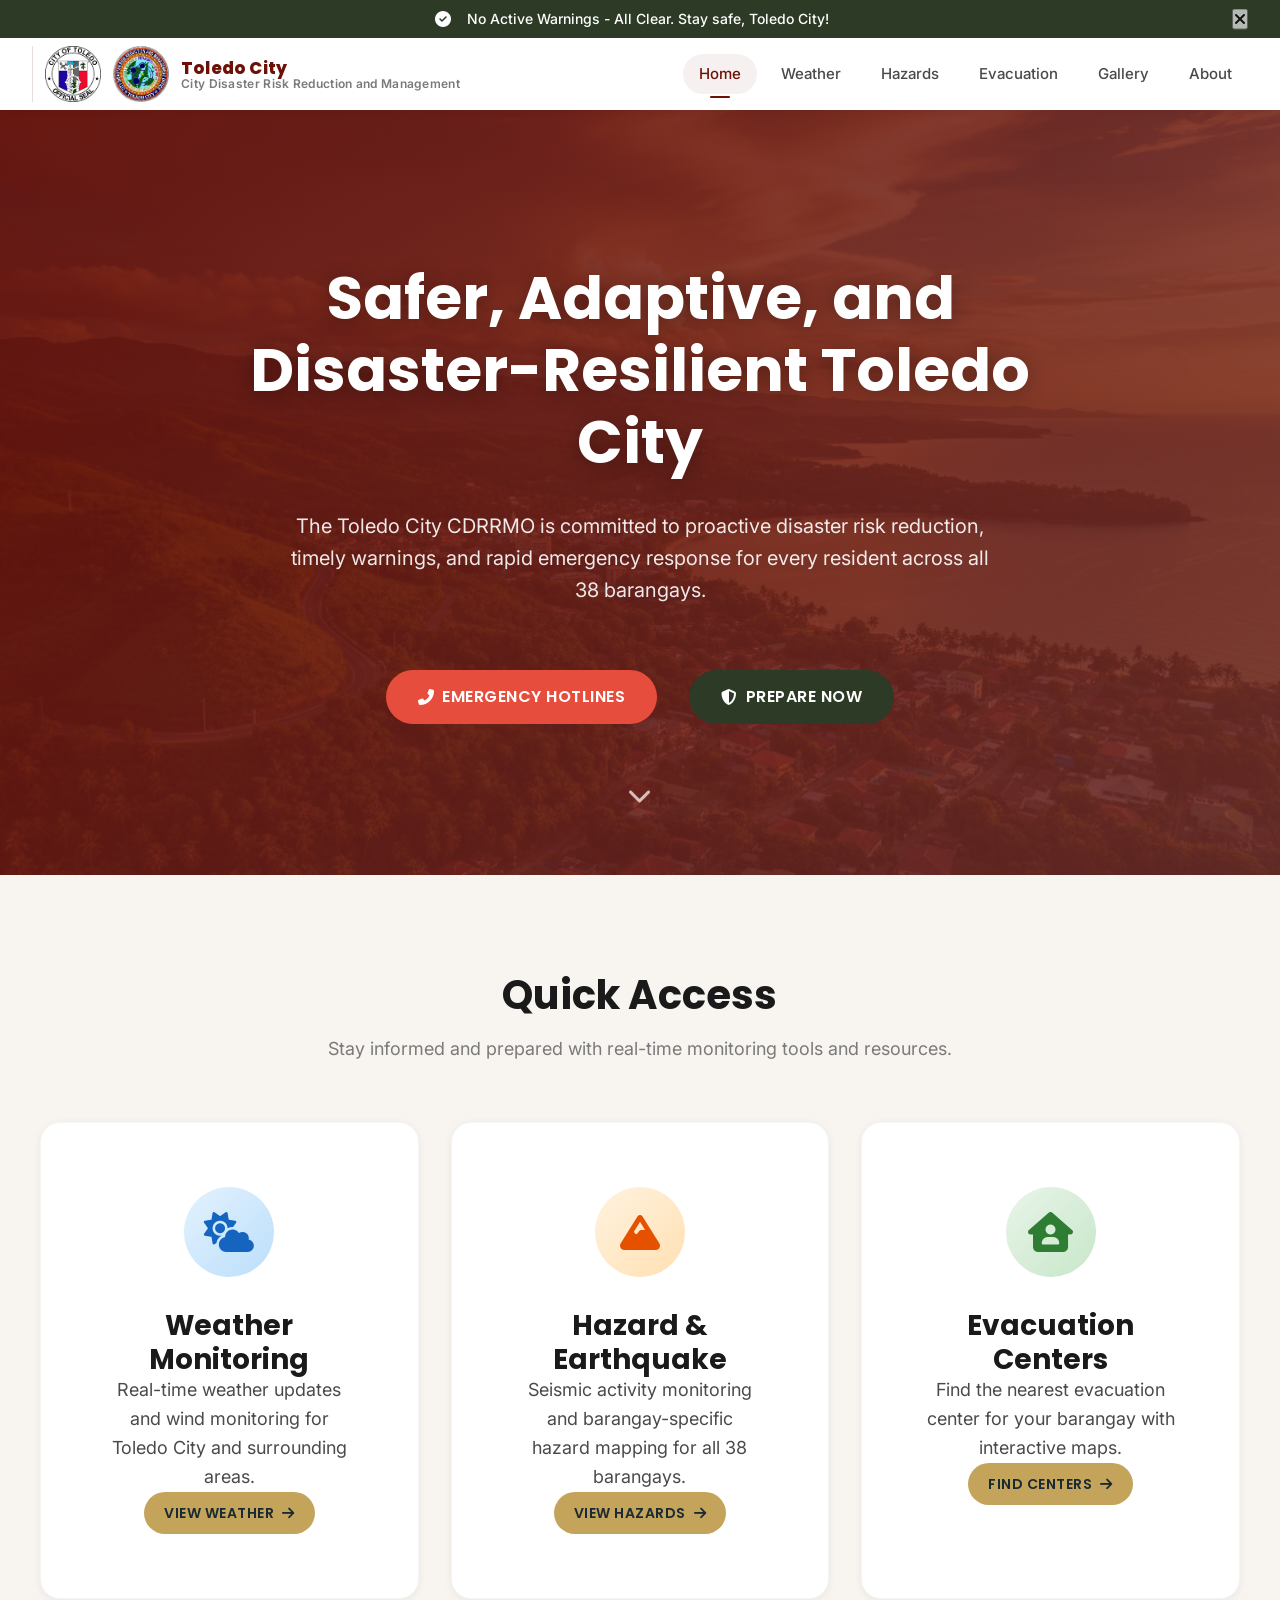
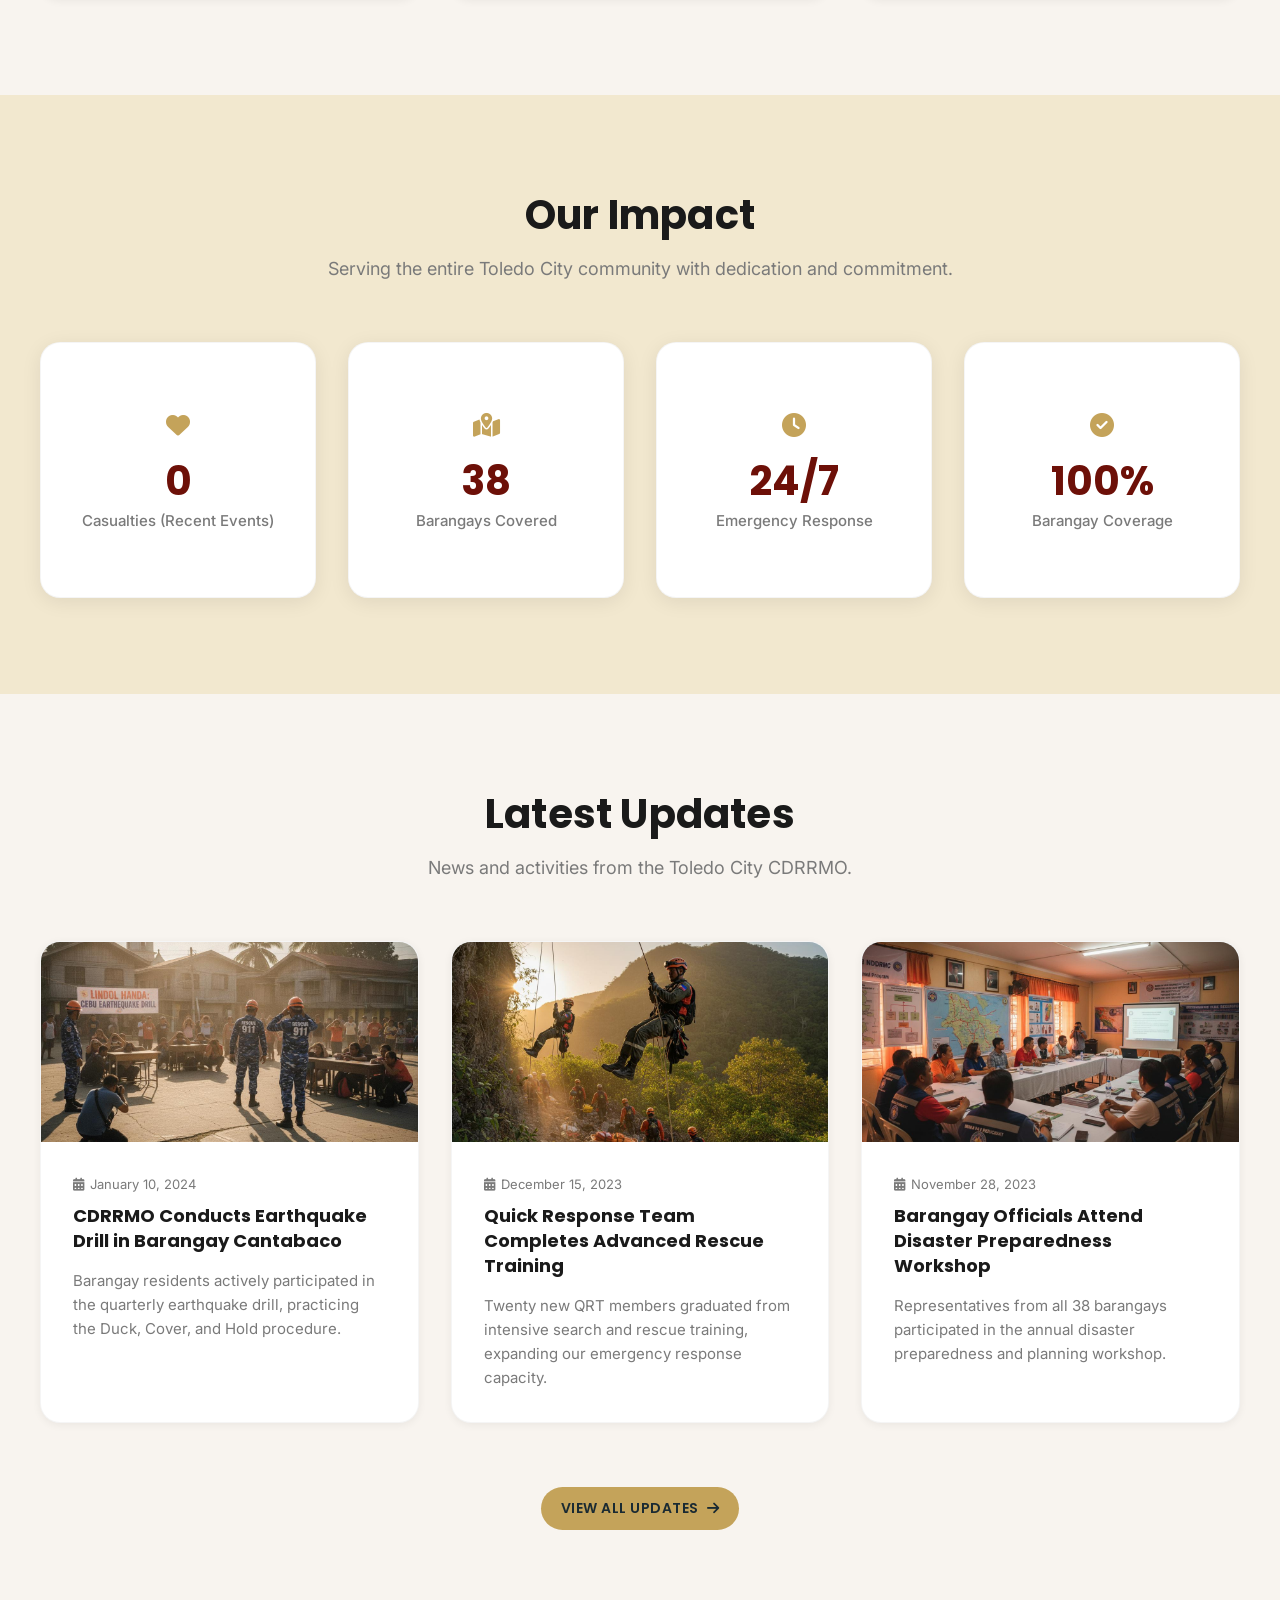
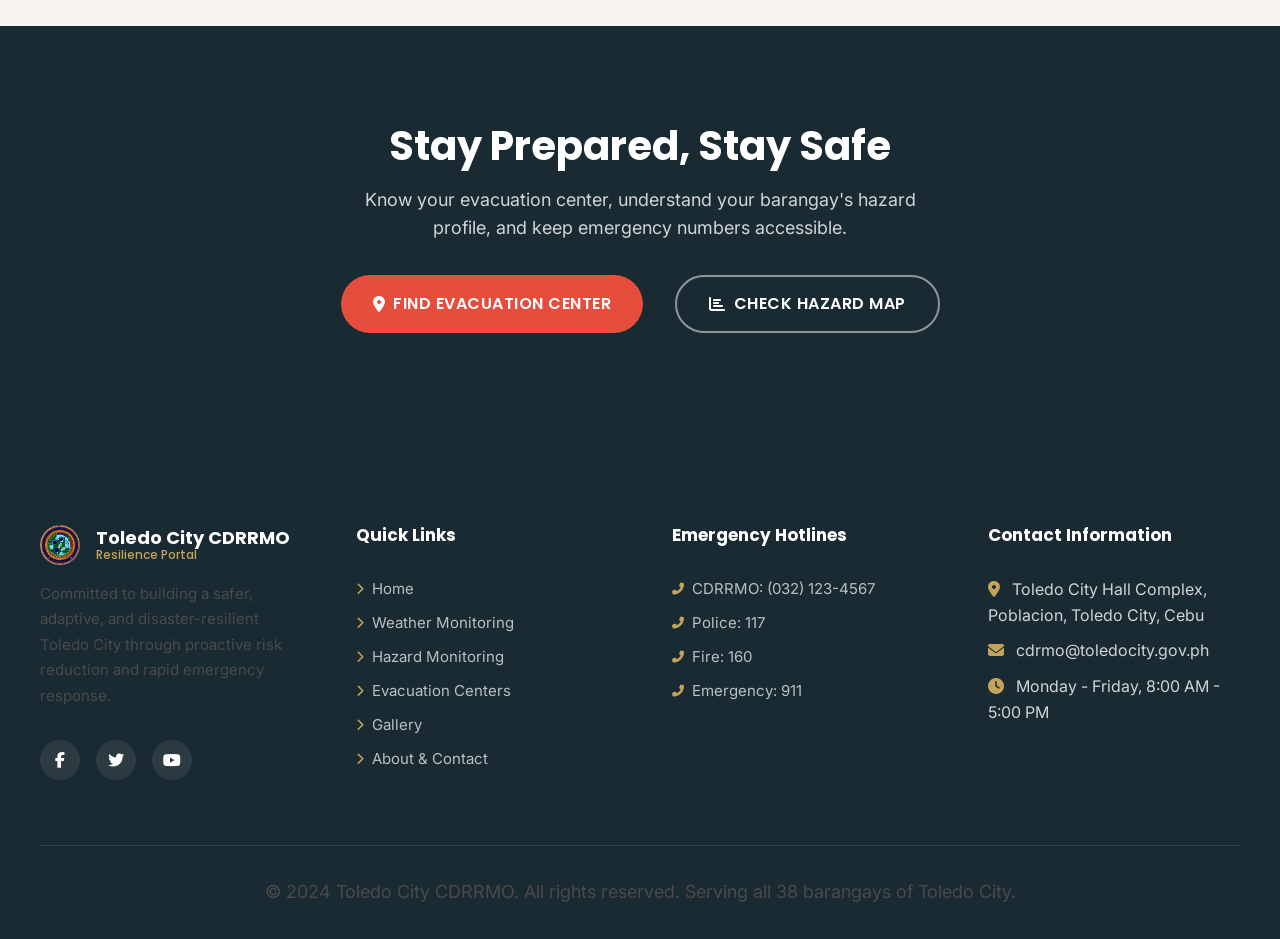
==== index.html @ 841c885f "Update CDRRMO resilience portal" ====
<!DOCTYPE html>
<html lang="en">
<head>
  <meta charset="UTF-8">
  <meta name="viewport" content="width=device-width, initial-scale=1.0">
  <title>Toledo City CDRRMO - Resilience Portal</title>
  <link rel="icon" type="image/png" href="assets/images/logocdrrmo.png">
  <meta name="description" content="Toledo City Disaster Risk Reduction and Management Office - Building a safer, adaptive, and disaster-resilient Toledo City for all 38 barangays.">

  <!-- Google Fonts -->
  <link rel="preconnect" href="https://fonts.googleapis.com">
  <link rel="preconnect" href="https://fonts.gstatic.com" crossorigin>
  <link href="https://fonts.googleapis.com/css2?family=Inter:wght@400;500;600;700&family=Poppins:wght@400;600;700&display=swap" rel="stylesheet">

  <!-- Font Awesome -->
  <link rel="stylesheet" href="https://cdnjs.cloudflare.com/ajax/libs/font-awesome/6.4.0/css/all.min.css">

  <!-- Styles -->
  <link rel="stylesheet" href="css/style.css">
  <link rel="stylesheet" href="css/style2.css">
  <link rel="stylesheet" href="css/header-brand.css">
</head>
<body data-page="home">

  <!-- ==========================================
       ALERT BAR
       ========================================== -->
  <div class="alert-bar" id="alert-bar">
    <i class="fas fa-check-circle"></i>
    <span class="alert-message">No Active Warnings - All Clear. Stay safe, Toledo City!</span>
    <span class="alert-time" data-timestamp="live"></span>
    <div class="alert-expand">
      Monitor weather conditions regularly. In case of emergency, contact CDRRMO Hotline at (032) 123-4567 or dial 117.
    </div>
    <button class="alert-close" aria-label="Close alert"><i class="fas fa-times"></i></button>
  </div>

  <!-- ==========================================
       HEADER
       ========================================== -->
  <header class="header">
    <div class="header-container">
      <div class="header-left">
        <div class="header-brand" aria-label="Toledo City CDRRMO brand">
          <div class="header-brand__right" aria-hidden="true">
            <div class="header-brand__logo" style="width: 56px; height: 56px; border-radius: 16px;">
              <img src="assets/images/toledo.png" alt="Toledo City">
            </div>
          </div>
          <div class="header-brand__logo" aria-hidden="true">
            <img src="assets/images/logocdrrmo.png" alt="CDRRMO">
          </div>
          <div class="header-brand__title">
            <div class="top">Toledo City</div>
            <div class="bottom">City Disaster Risk Reduction and Management</div>
          </div>
        </div>
      </div>

      <nav class="nav-menu">
        <a href="index.html" class="nav-link active">Home</a>
        <a href="weather.html" class="nav-link">Weather</a>
        <a href="hazards.html" class="nav-link">Hazards</a>
        <a href="evacuation.html" class="nav-link">Evacuation</a>
        <a href="gallery.html" class="nav-link">Gallery</a>
        <a href="about.html" class="nav-link">About</a>
      </nav>

      <button class="menu-toggle" aria-label="Toggle menu">
        <span></span>
        <span></span>
        <span></span>
      </button>
    </div>
  </header>

  <!-- ==========================================
       HERO SECTION
       ========================================== -->
  <section class="hero">
    <div class="hero-bg" style="background-image: url('assets/images/hero-bg.jpg');"></div>
    <div class="hero-overlay"></div>
    <div class="hero-content">
      <h1>Safer, Adaptive, and Disaster-Resilient Toledo City</h1>
      <p>The Toledo City CDRRMO is committed to proactive disaster risk reduction, timely warnings, and rapid emergency response for every resident across all 38 barangays.</p>
      <div class="hero-buttons">
        <a href="about.html#hotlines" class="btn btn-primary">
          <i class="fas fa-phone-alt"></i> Emergency Hotlines
        </a>
        <a href="evacuation.html" class="btn btn-secondary">
          <i class="fas fa-shield-alt"></i> Prepare Now
        </a>
      </div>
    </div>
    <div class="scroll-indicator">
      <i class="fas fa-chevron-down"></i>
    </div>
  </section>

  <!-- ==========================================
       QUICK ACCESS CARDS
       ========================================== -->
  <section class="section">
    <div class="container">
      <div class="section-header" data-animate="fade-in-up">
        <h2>Quick Access</h2>
        <p>Stay informed and prepared with real-time monitoring tools and resources.</p>
      </div>

      <div class="card-grid" style="grid-template-columns: repeat(auto-fit, minmax(300px, 1fr));">
        <div class="quick-card quick-card--weather" data-animate="fade-in-up">
          <div class="card-icon">
            <i class="fas fa-cloud-sun"></i>
          </div>
          <h3>Weather Monitoring</h3>
          <p>Real-time weather updates and wind monitoring for Toledo City and surrounding areas.</p>
          <a href="weather.html" class="btn btn-gold btn-small quick-link">View Weather <i class="fas fa-arrow-right"></i></a>
        </div>

        <div class="quick-card quick-card--hazards" data-animate="fade-in-up">
          <div class="card-icon">
            <i class="fas fa-mountain"></i>
          </div>
          <h3>Hazard & Earthquake</h3>
          <p>Seismic activity monitoring and barangay-specific hazard mapping for all 38 barangays.</p>
          <a href="hazards.html" class="btn btn-gold btn-small quick-link">View Hazards <i class="fas fa-arrow-right"></i></a>
        </div>

        <div class="quick-card quick-card--evac" data-animate="fade-in-up">
          <div class="card-icon">
            <i class="fas fa-house-user"></i>
          </div>
          <h3>Evacuation Centers</h3>
          <p>Find the nearest evacuation center for your barangay with interactive maps.</p>
          <a href="evacuation.html" class="btn btn-gold btn-small quick-link">Find Centers <i class="fas fa-arrow-right"></i></a>
        </div>
      </div>
    </div>
  </section>

  <!-- ==========================================
       STATISTICS SECTION
       ========================================== -->
  <section class="section section-beige">
    <div class="container">
      <div class="section-header" data-animate="fade-in-up">
        <h2>Our Impact</h2>
        <p>Serving the entire Toledo City community with dedication and commitment.</p>
      </div>

      <div class="stats-grid">
        <div class="stat-card" data-animate="fade-in-up">
          <div class="stat-icon"><i class="fas fa-heart"></i></div>
          <div class="stat-number">0</div>
          <div class="stat-label">Casualties (Recent Events)</div>
        </div>

        <div class="stat-card" data-animate="fade-in-up">
          <div class="stat-icon"><i class="fas fa-map-marked-alt"></i></div>
          <div class="stat-number">38</div>
          <div class="stat-label">Barangays Covered</div>
        </div>

        <div class="stat-card" data-animate="fade-in-up">
          <div class="stat-icon"><i class="fas fa-clock"></i></div>
          <div class="stat-number">24/7</div>
          <div class="stat-label">Emergency Response</div>
        </div>

        <div class="stat-card" data-animate="fade-in-up">
          <div class="stat-icon"><i class="fas fa-check-circle"></i></div>
          <div class="stat-number">100%</div>
          <div class="stat-label">Barangay Coverage</div>
        </div>
      </div>
    </div>
  </section>

  <!-- ==========================================
       LATEST UPDATES / NEWS
       ========================================== -->
  <section class="section">
    <div class="container">
      <div class="section-header" data-animate="fade-in-up">
        <h2>Latest Updates</h2>
        <p>News and activities from the Toledo City CDRRMO.</p>
      </div>

      <div class="news-grid">
        <article class="news-card" data-animate="fade-in-up">
          <img src="assets/images/gallery/img1.jpg" alt="Earthquake Drill" class="news-image">
          <div class="news-content">
            <div class="news-date"><i class="fas fa-calendar-alt"></i> January 10, 2024</div>
            <h4>CDRRMO Conducts Earthquake Drill in Barangay Cantabaco</h4>
            <p>Barangay residents actively participated in the quarterly earthquake drill, practicing the Duck, Cover, and Hold procedure.</p>
          </div>
        </article>

        <article class="news-card" data-animate="fade-in-up">
          <img src="assets/images/gallery/img4.jpg" alt="QRT Training" class="news-image">
          <div class="news-content">
            <div class="news-date"><i class="fas fa-calendar-alt"></i> December 15, 2023</div>
            <h4>Quick Response Team Completes Advanced Rescue Training</h4>
            <p>Twenty new QRT members graduated from intensive search and rescue training, expanding our emergency response capacity.</p>
          </div>
        </article>

        <article class="news-card" data-animate="fade-in-up">
          <img src="assets/images/gallery/img6.jpg" alt="Disaster Preparedness" class="news-image">
          <div class="news-content">
            <div class="news-date"><i class="fas fa-calendar-alt"></i> November 28, 2023</div>
            <h4>Barangay Officials Attend Disaster Preparedness Workshop</h4>
            <p>Representatives from all 38 barangays participated in the annual disaster preparedness and planning workshop.</p>
          </div>
        </article>
      </div>

      <div class="text-center mt-4">
        <a href="gallery.html" class="btn btn-gold btn-small">View All Updates <i class="fas fa-arrow-right"></i></a>
      </div>
    </div>
  </section>

  <!-- ==========================================
       CALL TO ACTION
       ========================================== -->
  <section class="section section-navy">
    <div class="container text-center" data-animate="fade-in-up">
      <h2 class="text-white" style="margin-bottom: var(--space-sm);">Stay Prepared, Stay Safe</h2>
      <p style="max-width: 600px; margin: 0 auto var(--space-md);">Know your evacuation center, understand your barangay's hazard profile, and keep emergency numbers accessible.</p>
      <div style="display: flex; gap: var(--space-md); justify-content: center; flex-wrap: wrap;">
        <a href="evacuation.html" class="btn btn-primary">
          <i class="fas fa-map-marker-alt"></i> Find Evacuation Center
        </a>
        <a href="hazards.html" class="btn btn-outline">
          <i class="fas fa-chart-bar"></i> Check Hazard Map
        </a>
      </div>
    </div>
  </section>

  <!-- ==========================================
       FOOTER
       ========================================== -->
  <footer class="footer">
    <div class="container">
      <div class="footer-grid">
        <div>
          <div class="footer-brand">
            <div class="logo-shield" aria-label="Toledo City CDRRMO logo">
              <img src="assets/images/logocdrrmo.png" alt="CDRRMO" style="width: 52px; height: 52px; object-fit: contain; display: block;">
            </div>
            <h4>Toledo City CDRRMO <span>Resilience Portal</span></h4>
          </div>
          <p style="font-size: 0.9375rem; line-height: 1.7;">Committed to building a safer, adaptive, and disaster-resilient Toledo City through proactive risk reduction and rapid emergency response.</p>
          <div class="footer-social">
            <a href="#" aria-label="Facebook"><i class="fab fa-facebook-f"></i></a>
            <a href="#" aria-label="Twitter"><i class="fab fa-twitter"></i></a>
            <a href="#" aria-label="YouTube"><i class="fab fa-youtube"></i></a>
          </div>
        </div>

        <div>
          <h5>Quick Links</h5>
          <ul class="footer-links">
            <li><a href="index.html"><i class="fas fa-chevron-right"></i> Home</a></li>
            <li><a href="weather.html"><i class="fas fa-chevron-right"></i> Weather Monitoring</a></li>
            <li><a href="hazards.html"><i class="fas fa-chevron-right"></i> Hazard Monitoring</a></li>
            <li><a href="evacuation.html"><i class="fas fa-chevron-right"></i> Evacuation Centers</a></li>
            <li><a href="gallery.html"><i class="fas fa-chevron-right"></i> Gallery</a></li>
            <li><a href="about.html"><i class="fas fa-chevron-right"></i> About & Contact</a></li>
          </ul>
        </div>

        <div>
          <h5>Emergency Hotlines</h5>
          <ul class="footer-links">
            <li><a href="tel:0321234567"><i class="fas fa-phone-alt"></i> CDRRMO: (032) 123-4567</a></li>
            <li><a href="tel:117"><i class="fas fa-phone-alt"></i> Police: 117</a></li>
            <li><a href="tel:160"><i class="fas fa-phone-alt"></i> Fire: 160</a></li>
            <li><a href="tel:911"><i class="fas fa-phone-alt"></i> Emergency: 911</a></li>
          </ul>
        </div>

        <div>
          <h5>Contact Information</h5>
          <ul class="footer-links">
            <li><i class="fas fa-map-marker-alt" style="color: var(--gold); margin-right: 8px;"></i> Toledo City Hall Complex, Poblacion, Toledo City, Cebu</li>
            <li><i class="fas fa-envelope" style="color: var(--gold); margin-right: 8px;"></i> cdrmo@toledocity.gov.ph</li>
            <li><i class="fas fa-clock" style="color: var(--gold); margin-right: 8px;"></i> Monday - Friday, 8:00 AM - 5:00 PM</li>
          </ul>
        </div>
      </div>

      <div class="footer-bottom">
        <p>&copy; 2024 Toledo City CDRRMO. All rights reserved. Serving all 38 barangays of Toledo City.</p>
      </div>
    </div>
  </footer>

  <!-- Scripts -->
  <script src="js/script.js"></script>
</body>
</html>
---- css/style.css ----
/* ==========================================
   TOLEDO CITY CDRRMO - RESILIENCE PORTAL
   Main Stylesheet
   ========================================== */

/* ---- CSS Custom Properties (Variables) ---- */
:root {
  /* Warm Gradient Colors */
  --primary: #6D1008;
  --secondary: #813533;
  --gradient-warm: linear-gradient(135deg, rgba(109, 16, 8, 0.85), rgba(129, 53, 51, 0.70));
  --gradient-solid: linear-gradient(135deg, #6D1008, #813533);

  /* Background Colors */
  --bg-light: #F8F4EF;
  --bg-beige: #F2E8CF;
  --bg-card: #FFFFFF;
  --bg-alt: #EDE6D8;

  /* Accent Colors */
  --urgency-red: #E74D3C;
  --resilience-green: #2D3A26;
  --deep-navy: #1A2A32;
  --gold: #C4A35A;
  --warm-orange: #D4783C;

  /* Text Colors */
  --text-primary: #1A1A1A;
  --text-secondary: #4A4A4A;
  --text-light: #FFFFFF;
  --text-muted: #7A7A7A;

  /* Status Colors */
  --status-low: #27AE60;
  --status-moderate: #F39C12;
  --status-high: #E74D3C;

  /* Spacing */
  --space-xs: 0.5rem;
  --space-sm: 1rem;
  --space-md: 2rem;
  --space-lg: 4rem;
  --space-xl: 6rem;
  --space-xxl: 8rem;

  /* Typography */
  --font-heading: 'Poppins', sans-serif;
  --font-body: 'Inter', sans-serif;

  /* Border Radius */
  --radius-sm: 6px;
  --radius-md: 12px;
  --radius-lg: 20px;
  --radius-full: 50px;

  /* Shadows */
  --shadow-sm: 0 2px 8px rgba(0,0,0,0.06);
  --shadow-md: 0 4px 20px rgba(0,0,0,0.08);
  --shadow-lg: 0 8px 40px rgba(0,0,0,0.12);
  --shadow-warm: 0 4px 20px rgba(109, 16, 8, 0.15);

  /* Transitions */
  --transition-fast: 0.2s ease;
  --transition-base: 0.3s ease;
  --transition-slow: 0.5s ease;
}

/* ---- Reset & Base ---- */
*, *::before, *::after {
  margin: 0;
  padding: 0;
  box-sizing: border-box;
}

html {
  scroll-behavior: smooth;
  font-size: 16px;
}

body {
  font-family: var(--font-body);
  font-weight: 400;
  color: var(--text-primary);
  background-color: var(--bg-light);
  line-height: 1.6;
  overflow-x: hidden;
}

a {
  text-decoration: none;
  color: inherit;
  transition: color var(--transition-base);
}

img {
  max-width: 100%;
  height: auto;
  display: block;
}

ul {
  list-style: none;
}

/* ---- Typography ---- */
h1, h2, h3, h4, h5, h6 {
  font-family: var(--font-heading);
  font-weight: 700;
  line-height: 1.2;
  color: var(--text-primary);
}

h1 { font-size: clamp(2rem, 5vw, 3.75rem); }
h2 { font-size: clamp(1.75rem, 4vw, 2.5rem); }
h3 { font-size: clamp(1.25rem, 3vw, 1.75rem); }
h4 { font-size: 1.25rem; }

p {
  font-size: 1.125rem;
  color: var(--text-secondary);
}

.text-center { text-align: center; }
.text-white { color: var(--text-light); }
.text-muted { color: var(--text-muted); }
.text-gold { color: var(--gold); }

/* ---- Alert Bar ---- */
.alert-bar {
  width: 100%;
  padding: var(--space-xs) var(--space-md);
  background: var(--resilience-green);
  color: var(--text-light);
  font-size: 0.875rem;
  font-weight: 500;
  display: flex;
  align-items: center;
  justify-content: center;
  gap: var(--space-sm);
  position: relative;
  z-index: 1001;
  transition: background var(--transition-base);
}

.alert-bar.active {
  background: var(--urgency-red);
  cursor: pointer;
}

.alert-bar i {
  font-size: 1rem;
}

.alert-bar .alert-time {
  font-size: 0.75rem;
  opacity: 0.8;
}

.alert-bar .alert-expand {
  display: none;
  width: 100%;
  padding: var(--space-sm) 0 0;
  font-size: 0.8125rem;
  opacity: 0.9;
}

.alert-bar.active .alert-expand {
  display: block;
}

.alert-bar .alert-close {
  position: absolute;
  right: var(--space-md);
  top: 50%;
  transform: translateY(-50%);
  cursor: pointer;
  opacity: 0.7;
  transition: opacity var(--transition-fast);
}

.alert-bar .alert-close:hover {
  opacity: 1;
}

/* ---- Header ---- */
.header {
  position: sticky;
  top: 0;
  width: 100%;
  background: var(--bg-card);
  box-shadow: var(--shadow-sm);
  z-index: 1000;
  transition: box-shadow var(--transition-base);
}

.header.scrolled {
  box-shadow: var(--shadow-md);
}

.header-container {
  max-width: 1400px;
  margin: 0 auto;
  padding: 0 var(--space-md);
  display: flex;
  align-items: center;
  justify-content: space-between;
  height: 72px;
}

.header-left {
  display: flex;
  align-items: center;
  gap: var(--space-sm);
}

.logo-shield {
  width: 56px;
  height: 56px;
  background: transparent;
  border-radius: 14px;
  overflow: hidden;

  display: flex;
  align-items: center;
  justify-content: center;
  color: var(--gold);
  font-size: 1.25rem;
}

.header-title {
  font-family: var(--font-heading);
  font-weight: 700;
  font-size: 1.125rem;
  color: var(--primary);
  line-height: 1.2;
}

.header-title span {
  display: block;
  font-size: 0.75rem;
  font-weight: 600;
  color: var(--text-muted);
  letter-spacing: 0.5px;
}

/* ---- Navigation ---- */
.nav-menu {
  display: flex;
  align-items: center;
  gap: var(--space-xs);
}

/* Improve dropdown stacking + touch area */
.header {
  z-index: 1000;
}

.nav-menu {
  position: relative;
  z-index: 1001;
}


.nav-link {
  font-family: var(--font-body);
  font-weight: 500;
  font-size: 0.9375rem;
  color: var(--text-secondary);
  padding: var(--space-xs) var(--space-sm);
  border-radius: var(--radius-full);
  transition: all var(--transition-base);
  position: relative;
}

.nav-link:hover,
.nav-link.active {
  color: var(--primary);
  background: rgba(109, 16, 8, 0.06);
}

.nav-link.active::after {
  content: '';
  position: absolute;
  bottom: -4px;
  left: 50%;
  transform: translateX(-50%);
  width: 20px;
  height: 2px;
  background: var(--primary);
  border-radius: 2px;
}

/* ---- Mobile Menu Toggle ---- */
.menu-toggle {
  display: none;
  flex-direction: column;
  gap: 5px;
  cursor: pointer;
  padding: var(--space-xs);
  background: none;
  border: none;
}

.menu-toggle span {
  width: 24px;
  height: 2px;
  background: var(--primary);
  border-radius: 2px;
  transition: all var(--transition-base);
}

.menu-toggle.open span:nth-child(1) {
  transform: rotate(45deg) translate(5px, 5px);
}

.menu-toggle.open span:nth-child(2) {
  opacity: 0;
}

.menu-toggle.open span:nth-child(3) {
  transform: rotate(-45deg) translate(5px, -5px);
}

/* ---- Hero Section ---- */
.hero {
  position: relative;
  min-height: 85vh;
  display: flex;
  align-items: center;
  justify-content: center;
  overflow: hidden;
  background: var(--deep-navy);
}

.hero-bg {
  position: absolute;
  inset: 0;
  background-size: cover;
  background-position: center;
  filter: brightness(0.7);
}

.hero-overlay {
  position: absolute;
  inset: 0;
  background: var(--gradient-warm);
}

.hero-content {
  position: relative;
  z-index: 2;
  max-width: 900px;
  text-align: center;
  padding: var(--space-xl) var(--space-md);
  animation: fadeInUp 1s ease-out;
}

.hero h1 {
  color: var(--text-light);
  margin-bottom: var(--space-md);
  text-shadow: 0 2px 20px rgba(0,0,0,0.3);
}

.hero p {
  color: rgba(255,255,255,0.9);
  font-size: clamp(1.0625rem, 2vw, 1.25rem);
  margin-bottom: var(--space-lg);
  max-width: 700px;
  margin-left: auto;
  margin-right: auto;
}

.hero-buttons {
  display: flex;
  gap: var(--space-md);
  justify-content: center;
  flex-wrap: wrap;
}

/* ---- Buttons ---- */
.btn {
  display: inline-flex;
  align-items: center;
  gap: var(--space-xs);
  padding: 0.875rem 2rem;
  font-family: var(--font-heading);
  font-weight: 600;
  font-size: 1rem;
  border-radius: var(--radius-full);
  border: none;
  cursor: pointer;
  transition: all var(--transition-base);
  text-transform: uppercase;
  letter-spacing: 0.5px;
}

.btn:hover {
  transform: translateY(-2px);
  box-shadow: var(--shadow-lg);
}

.btn-primary {
  background: var(--urgency-red);
  color: var(--text-light);
}

.btn-primary:hover {
  background: #c0392b;
}

.btn-secondary {
  background: var(--resilience-green);
  color: var(--text-light);
}

.btn-secondary:hover {
  background: #1e2a1b;
}

.btn-outline {
  background: transparent;
  color: var(--text-light);
  border: 2px solid rgba(255,255,255,0.5);
}

.btn-outline:hover {
  background: rgba(255,255,255,0.1);
  border-color: var(--text-light);
}

.btn-gold {
  background: var(--gold);
  color: var(--deep-navy);
}

.btn-gold:hover {
  background: #b08d3f;
}

.btn-small {
  padding: 0.625rem 1.25rem;
  font-size: 0.875rem;
}

/* ---- Scroll Indicator ---- */
.scroll-indicator {
  position: absolute;
  bottom: var(--space-lg);
  left: 50%;
  transform: translateX(-50%);
  z-index: 2;
  animation: bounce 2s infinite;
}

.scroll-indicator i {
  color: rgba(255,255,255,0.7);
  font-size: 1.5rem;
}

/* ---- Sections ---- */
.section {
  padding: var(--space-xl) var(--space-md);
}

.section-beige {
  background: var(--bg-beige);
}

.section-alt {
  background: var(--bg-alt);
}

.section-navy {
  background: var(--deep-navy);
  color: var(--text-light);
}

.section-navy h2,
.section-navy h3 {
  color: var(--text-light);
}

.section-navy p {
  color: rgba(255,255,255,0.8);
}

.container {
  max-width: 1200px;
  margin: 0 auto;
}

.section-header {
  text-align: center;
  margin-bottom: var(--space-lg);
  max-width: 700px;
  margin-left: auto;
  margin-right: auto;
}

.section-header h2 {
  margin-bottom: var(--space-sm);
}

.section-header p {
  color: var(--text-muted);
}

/* ---- Cards ---- */
.card-grid {
  display: grid;
  grid-template-columns: repeat(auto-fit, minmax(300px, 1fr));
  gap: var(--space-md);
}

.card {
  background: var(--bg-card);
  border-radius: var(--radius-lg);
  padding: var(--space-lg) var(--space-md);
  text-align: center;
  box-shadow: var(--shadow-sm);
  transition: all var(--transition-base);
  border: 1px solid rgba(0,0,0,0.04);
}

.card:hover {
  transform: translateY(-6px);
  box-shadow: var(--shadow-lg);
}

.card-icon {
  width: 72px;
  height: 72px;
  background: var(--gradient-solid);
  border-radius: var(--radius-md);
  display: flex;
  align-items: center;
  justify-content: center;
  margin: 0 auto var(--space-md);
  font-size: 1.75rem;
  color: var(--gold);
}

.card h3 {
  margin-bottom: var(--space-sm);
  font-size: 1.375rem;
}

.card p {
  color: var(--text-muted);
  margin-bottom: var(--space-md);
  font-size: 1rem;
}

/* ---- Quick Access Cards (Homepage) ---- */
.quick-card {
  background: var(--bg-card);
  border-radius: var(--radius-lg);
  padding: var(--space-lg);
  text-align: center;
  box-shadow: var(--shadow-sm);
  transition: all var(--transition-base);
  border: 1px solid rgba(0,0,0,0.04);
  position: relative;
  overflow: hidden;
}

.quick-card::before {
  content: '';
  position: absolute;
  top: 0;
  left: 0;
  right: 0;
  height: 4px;
  background: var(--gradient-solid);
  transform: scaleX(0);
  transition: transform var(--transition-base);
}

.quick-card:hover::before {
  transform: scaleX(1);
}

.quick-card:hover {
  transform: translateY(-6px);
  box-shadow: var(--shadow-lg);
}

.quick-card .card-icon {
  font-size: 2.5rem;
  width: 90px;
  height: 90px;
  border-radius: 50%;
  margin-bottom: var(--space-md);
}

.quick-card:nth-child(1) .card-icon { background: linear-gradient(135deg, #E3F2FD, #BBDEFB); color: #1565C0; }
.quick-card:nth-child(2) .card-icon { background: linear-gradient(135deg, #FFF3E0, #FFE0B2); color: #E65100; }
.quick-card:nth-child(3) .card-icon { background: linear-gradient(135deg, #E8F5E9, #C8E6C9); color: #2E7D32; }

/* ---- Stats Section ---- */
.stats-grid {
  display: grid;
  grid-template-columns: repeat(auto-fit, minmax(200px, 1fr));
  gap: var(--space-md);
}

.stat-card {
  background: var(--bg-card);
  border-radius: var(--radius-lg);
  padding: var(--space-lg) var(--space-md);
  text-align: center;
  box-shadow: var(--shadow-md);
  transition: all var(--transition-base);
}

.stat-card:hover {
  transform: translateY(-4px);
}

.stat-number {
  font-family: var(--font-heading);
  font-size: 2.5rem;
  font-weight: 700;
  color: var(--primary);
  line-height: 1;
  margin-bottom: var(--space-xs);
}

.stat-label {
  font-size: 0.9375rem;
  color: var(--text-muted);
  font-weight: 500;
}

.stat-icon {
  font-size: 1.5rem;
  color: var(--gold);
  margin-bottom: var(--space-sm);
}

/* ---- News/Updates Cards ---- */
.news-grid {
  display: grid;
  grid-template-columns: repeat(auto-fit, minmax(300px, 1fr));
  gap: var(--space-md);
}

.news-card {
  background: var(--bg-card);
  border-radius: var(--radius-lg);
  overflow: hidden;
  box-shadow: var(--shadow-sm);
  transition: all var(--transition-base);
}

.news-card:hover {
  transform: translateY(-4px);
  box-shadow: var(--shadow-md);
}

.news-image {
  width: 100%;
  height: 200px;
  object-fit: cover;
  background: var(--bg-alt);
}

.news-content {
  padding: var(--space-md);
}

.news-date {
  font-size: 0.8125rem;
  color: var(--text-muted);
  margin-bottom: var(--space-xs);
  display: flex;
  align-items: center;
  gap: 6px;
}

.news-content h4 {
  margin-bottom: var(--space-sm);
  font-size: 1.125rem;
  line-height: 1.4;
}

.news-content p {
  font-size: 0.9375rem;
  color: var(--text-muted);
}

/* ---- Page Header ---- */
.page-header {
  background: var(--deep-navy);
  color: var(--text-light);
  padding: var(--space-xl) var(--space-md) var(--space-lg);
  text-align: center;
  position: relative;
  overflow: hidden;
}

.page-header::before {
  content: '';
  position: absolute;
  inset: 0;
  background: var(--gradient-warm);
  opacity: 0.5;
}

.page-header-content {
  position: relative;
  z-index: 1;
  max-width: 800px;
  margin: 0 auto;
}

.page-header h1 {
  color: var(--text-light);
  margin-bottom: var(--space-sm);
}

.page-header p {
  color: rgba(255,255,255,0.85);
  margin-bottom: var(--space-md);
}

/* ---- Breadcrumb ---- */
.breadcrumb {
  display: flex;
  align-items: center;
  justify-content: center;
  gap: var(--space-xs);
  font-size: 0.875rem;
  color: rgba(255,255,255,0.7);
}

.breadcrumb a {
  color: var(--gold);
}

.breadcrumb a:hover {
  text-decoration: underline;
}

.breadcrumb i {
  font-size: 0.625rem;
}

/* ---- Weather Cards ---- */
.weather-card {
  background: var(--bg-card);
  border-radius: var(--radius-lg);
  padding: var(--space-md);
  box-shadow: var(--shadow-sm);
  border: 1px solid rgba(0,0,0,0.04);
}

.weather-card h3 {
  display: flex;
  align-items: center;
  gap: var(--space-xs);
  margin-bottom: var(--space-md);
  padding-bottom: var(--space-sm);
  border-bottom: 2px solid var(--bg-beige);
  font-size: 1.125rem;
}

.weather-item {
  display: flex;
  align-items: center;
  justify-content: space-between;
  padding: var(--space-xs) 0;
  border-bottom: 1px solid var(--bg-light);
}

.weather-item:last-child {
  border-bottom: none;
}

.weather-item .label {
  font-size: 0.9375rem;
  color: var(--text-secondary);
}

.weather-item .value {
  font-weight: 600;
  font-size: 0.9375rem;
  color: var(--text-primary);
}

.weather-temp {
  font-family: var(--font-heading);
  font-size: 3rem;
  font-weight: 700;
  color: var(--primary);
  text-align: center;
  margin: var(--space-sm) 0;
}

.weather-condition {
  text-align: center;
  color: var(--text-muted);
  margin-bottom: var(--space-sm);
}

/* ---- Hazard Table ---- */
.hazard-table-container {
  overflow-x: auto;
  border-radius: var(--radius-lg);
  box-shadow: var(--shadow-sm);
}

.hazard-table {
  width: 100%;
  border-collapse: collapse;
  background: var(--bg-card);
  font-size: 0.9375rem;
}

.hazard-table th {
  background: var(--deep-navy);
  color: var(--text-light);
  padding: var(--space-sm) var(--space-md);
  text-align: left;
  font-weight: 600;
  white-space: nowrap;
}

.hazard-table th:first-child {
  border-radius: var(--radius-lg) 0 0 0;
}

.hazard-table th:last-child {
  border-radius: 0 var(--radius-lg) 0 0;
}

.hazard-table td {
  padding: var(--space-sm) var(--space-md);
  border-bottom: 1px solid var(--bg-light);
}

.hazard-table tr:hover td {
  background: var(--bg-light);
}

/* ---- Status Badges ---- */
.badge {
  display: inline-flex;
  align-items: center;
  gap: 6px;
  padding: 4px 12px;
  border-radius: var(--radius-full);
  font-size: 0.8125rem;
  font-weight: 600;
}

.badge-low {
  background: rgba(39, 174, 96, 0.12);
  color: var(--status-low);
}

.badge-moderate {
  background: rgba(243, 156, 18, 0.12);
  color: var(--status-moderate);
}

.badge-high {
  background: rgba(231, 77, 60, 0.12);
  color: var(--status-high);
}

.badge-dot {
  width: 8px;
  height: 8px;
  border-radius: 50%;
  display: inline-block;
}

.badge-low .badge-dot { background: var(--status-low); }
.badge-moderate .badge-dot { background: var(--status-moderate); }
.badge-high .badge-dot { background: var(--status-high); }

/* ---- Earthquake Table ---- */
.eq-magnitude {
  font-family: var(--font-heading);
  font-weight: 700;
  font-size: 1.125rem;
}

.eq-magnitude.low { color: var(--status-low); }
.eq-magnitude.moderate { color: var(--status-moderate); }
.eq-magnitude.high { color: var(--status-high); }

/* ---- Search & Filter ---- */
.search-bar {
  display: flex;
  gap: var(--space-sm);
  margin-bottom: var(--space-md);
  flex-wrap: wrap;
}

.search-input,
.search-select {
  padding: 0.75rem 1rem;
  border: 2px solid var(--bg-alt);
  border-radius: var(--radius-full);
  font-family: var(--font-body);
  font-size: 0.9375rem;
  background: var(--bg-card);
  color: var(--text-primary);
  transition: border-color var(--transition-base);
  flex: 1;
  min-width: 200px;
}

.search-input:focus,
.search-select:focus {
  outline: none;
  border-color: var(--primary);
}

.search-input::placeholder {
  color: var(--text-muted);
}

/* ---- Map Container ---- */
.map-container {
  width: 100%;
  height: 500px;
  border-radius: var(--radius-lg);
  overflow: hidden;
  box-shadow: var(--shadow-md);
  border: 1px solid rgba(0,0,0,0.08);
  position: relative;
}

/* Leaflet UI stacking fix: keep zoom controls inside map, not above header */
.map-container .leaflet-control-container {
  z-index: 10;
}

.map-container .leaflet-top.leaflet-left {
  z-index: 10;
}


.map-container iframe,
.map-container .leaflet-map {
  width: 100%;
  height: 100%;
  border: none;
}

/* ---- Gallery ---- */
.gallery-grid {
  display: grid;
  grid-template-columns: repeat(auto-fill, minmax(300px, 1fr));
  gap: var(--space-sm);
}

.gallery-item {
  position: relative;
  border-radius: var(--radius-md);
  overflow: hidden;
  cursor: pointer;
  aspect-ratio: 4/3;
}

.gallery-item img {
  width: 100%;
  height: 100%;
  object-fit: cover;
  transition: transform var(--transition-slow);
}

.gallery-item:hover img {
  transform: scale(1.05);
}

.gallery-overlay {
  position: absolute;
  inset: 0;
  background: var(--gradient-warm);
  display: flex;
  flex-direction: column;
  align-items: center;
  justify-content: center;
  padding: var(--space-md);
  opacity: 0;
  transition: opacity var(--transition-base);
}

.gallery-item:hover .gallery-overlay {
  opacity: 1;
}

.gallery-overlay h4 {
  color: var(--text-light);
  font-size: 1.125rem;
  text-align: center;
  margin-bottom: var(--space-xs);
}

.gallery-overlay p {
  color: rgba(255,255,255,0.85);
  font-size: 0.8125rem;
  text-align: center;
}

.gallery-overlay .year-badge {
  position: absolute;
  top: var(--space-sm);
  right: var(--space-sm);
  background: var(--gold);
  color: var(--deep-navy);
  padding: 4px 10px;
  border-radius: var(--radius-full);
  font-size: 0.75rem;
  font-weight: 700;
}

/* ---- Gallery Filters ---- */
.filter-buttons {
  display: flex;
  gap: var(--space-xs);
  justify-content: center;
  flex-wrap: wrap;
  margin-bottom: var(--space-lg);
}

.filter-btn {
  padding: 0.625rem 1.25rem;
  border: 2px solid var(--bg-alt);
  background: var(--bg-card);
  border-radius: var(--radius-full);
  font-family: var(--font-body);
  font-weight: 500;
  font-size: 0.875rem;
  color: var(--text-secondary);
  cursor: pointer;
  transition: all var(--transition-base);
}

.filter-btn:hover,
.filter-btn.active {
  background: var(--primary);
  color: var(--text-light);
  border-color: var(--primary);
}

/* ---- Lightbox ---- */
.lightbox {
  display: none;
  position: fixed;
  inset: 0;
  z-index: 9999;
  background: rgba(0,0,0,0.92);
  align-items: center;
  justify-content: center;
  padding: var(--space-md);
}

.lightbox.active {
  display: flex;
}

.lightbox-content {
  position: relative;
  max-width: 1000px;
  width: 100%;
  text-align: center;
}

.lightbox img {
  max-height: 80vh;
  width: auto;
  margin: 0 auto;
  border-radius: var(--radius-md);
}

.lightbox-caption {
  color: var(--text-light);
  margin-top: var(--space-md);
  font-size: 1.125rem;
}

.lightbox-close {
  position: absolute;
  top: -40px;
  right: 0;
  color: var(--text-light);
  font-size: 1.5rem;
  cursor: pointer;
  background: none;
  border: none;
  transition: opacity var(--transition-fast);
}

.lightbox-close:hover {
  opacity: 0.7;
}

.lightbox-nav {
  position: absolute;
  top: 50%;
  transform: translateY(-50%);
  color: var(--text-light);
  font-size: 1.5rem;
  cursor: pointer;
  background: rgba(255,255,255,0.1);
  border: none;
  width: 48px;
  height: 48px;
  border-radius: 50%;
  display: flex;
  align-items: center;
  justify-content: center;
  transition: background var(--transition-fast);
}

.lightbox-nav:hover {
  background: rgba(255,255,255,0.2);
}

.lightbox-prev { left: -60px; }
.lightbox-next { right: -60px; }

/* ---- Evacuation Cards (compact) ---- */
.evac-grid {
  display: grid;
  grid-template-columns: repeat(auto-fill, minmax(320px, 1fr));
  gap: 14px;
}

.evac-card {
  background: var(--bg-card);
  border-radius: 16px;
  padding: 12px 12px;
  box-shadow: var(--shadow-sm);
  border-left: 3px solid var(--primary);
  transition: all var(--transition-base);
}


.evac-card:hover {
  box-shadow: var(--shadow-md);
  transform: translateY(-2px);
}

.evac-card-title {
  font-size: 1.05rem;
  margin-bottom: 10px;
}

.evac-card h4 {
  font-size: 1.05rem;
  margin-bottom: 10px;
  color: var(--primary);
}

/* compact rows */
.evac-card .info-row {
  display: flex;
  align-items: center;
  gap: var(--space-xs);
  margin-bottom: 6px;
  font-size: 0.92rem;
  color: var(--text-secondary);
}

.evac-card .info-row i {
  color: var(--gold);
  width: 18px;
  text-align: center;
}

/* if JS-added wrappers exist, keep them compact */
.evac-card-top {
  margin-bottom: 10px;
}

.evac-card-cta {
  margin-top: 10px;
}


/* ---- About Page ---- */
.about-layout {
  display: grid;
  grid-template-columns: 3fr 2fr;
  gap: var(--space-lg);
  align-items: start;
}

.about-content h3 {
  color: var(--primary);
  margin: var(--space-md) 0 var(--space-sm);
  font-size: 1.375rem;
}

.about-content h3:first-child {
  margin-top: 0;
}

.values-grid {
  display: grid;
  grid-template-columns: repeat(2, 1fr);
  gap: var(--space-sm);
  margin-top: var(--space-md);
}

.value-item {
  display: flex;
  align-items: center;
  gap: var(--space-sm);
  padding: var(--space-sm);
  background: var(--bg-light);
  border-radius: var(--radius-md);
}

.value-item i {
  color: var(--gold);
  font-size: 1.25rem;
}

.about-image {
  border-radius: var(--radius-lg);
  overflow: hidden;
  box-shadow: var(--shadow-md);
}

.about-image img {
  width: 100%;
  height: auto;
}

/* ---- Achievements ---- */
.achievements-grid {
  display: grid;
  grid-template-columns: repeat(auto-fit, minmax(250px, 1fr));
  gap: var(--space-md);
}

.achievement-card {
  background: var(--bg-card);
  border-radius: var(--radius-lg);
  padding: var(--space-md);
  text-align: center;
  box-shadow: var(--shadow-sm);
  border-top: 4px solid var(--gold);
  transition: all var(--transition-base);
}

.achievement-card:hover {
  transform: translateY(-4px);
  box-shadow: var(--shadow-md);
}

.achievement-card i {
  font-size: 2rem;
  color: var(--gold);
  margin-bottom: var(--space-sm);
}

/* ---- Contact Section ---- */
.contact-layout {
  display: grid;
  grid-template-columns: 1fr 1fr;
  gap: var(--space-lg);
}

.contact-info h4 {
  margin-bottom: var(--space-sm);
  color: var(--primary);
}

.contact-item {
  display: flex;
  align-items: flex-start;
  gap: var(--space-sm);
  margin-bottom: var(--space-md);
}

.contact-item i {
  color: var(--gold);
  font-size: 1.125rem;
  margin-top: 2px;
  width: 20px;
  text-align: center;
}

/* ---- Emergency Hotlines Table ---- */
.hotline-table {
  width: 100%;
  border-collapse: collapse;
  background: var(--bg-card);
  border-radius: var(--radius-lg);
  overflow: hidden;
  box-shadow: var(--shadow-sm);
}

.hotline-table th {
  background: var(--urgency-red);
  color: var(--text-light);
  padding: var(--space-sm) var(--space-md);
  text-align: left;
  font-weight: 600;
}

.hotline-table td {
  padding: var(--space-sm) var(--space-md);
  border-bottom: 1px solid var(--bg-light);
}

.hotline-table tr:last-child td {
  border-bottom: none;
}

.hotline-number {
  font-family: var(--font-heading);
  font-weight: 700;
  color: var(--urgency-red);
  font-size: 1.125rem;
}

/* ---- Contact Form ---- */
.contact-form {
  background: var(--bg-card);
  padding: var(--space-lg);
  border-radius: var(--radius-lg);
  box-shadow: var(--shadow-sm);
}

.form-group {
  margin-bottom: var(--space-md);
}

.form-group label {
  display: block;
  margin-bottom: var(--space-xs);
  font-weight: 500;
  font-size: 0.9375rem;
  color: var(--text-secondary);
}

.form-group input,
.form-group textarea,
.form-group select {
  width: 100%;
  padding: 0.75rem 1rem;
  border: 2px solid var(--bg-alt);
  border-radius: var(--radius-md);
  font-family: var(--font-body);
  font-size: 1rem;
  color: var(--text-primary);
  background: var(--bg-light);
  transition: border-color var(--transition-base);
}

.form-group input:focus,
.form-group textarea:focus,
.form-group select:focus {
  outline: none;
  border-color: var(--primary);
}

.form-group textarea {
  resize: vertical;
  min-height: 120px;
}

/* ---- Footer ---- */
.footer {
  background: var(--deep-navy);
  color: rgba(255,255,255,0.8);
  padding: var(--space-xl) var(--space-md) var(--space-md);
}

.footer-grid {
  display: grid;
  grid-template-columns: repeat(auto-fit, minmax(250px, 1fr));
  gap: var(--space-lg);
  margin-bottom: var(--space-lg);
}

.footer-brand {
  display: flex;
  align-items: center;
  gap: var(--space-sm);
  margin-bottom: var(--space-sm);
}

.footer-brand .logo-shield {
  width: 40px;
  height: 40px;
  font-size: 1rem;
}

.footer-brand h4 {
  color: var(--text-light);
  font-size: 1.125rem;
}

.footer-brand h4 span {
  display: block;
  font-size: 0.75rem;
  color: var(--gold);
  font-weight: 500;
}

.footer h5 {
  color: var(--text-light);
  margin-bottom: var(--space-md);
  font-size: 1.0625rem;
}

.footer-links li {
  margin-bottom: 10px;
}

.footer-links a {
  color: rgba(255,255,255,0.7);
  font-size: 0.9375rem;
  transition: color var(--transition-fast);
  display: flex;
  align-items: center;
  gap: 8px;
}

.footer-links a:hover {
  color: var(--gold);
}

.footer-links a i {
  font-size: 0.75rem;
  color: var(--gold);
}

.footer-social {
  display: flex;
  gap: var(--space-sm);
  margin-top: var(--space-md);
}

.footer-social a {
  width: 40px;
  height: 40px;
  background: rgba(255,255,255,0.08);
  border-radius: 50%;
  display: flex;
  align-items: center;
  justify-content: center;
  color: var(--text-light);
  transition: all var(--transition-base);
}

.footer-social a:hover {
  background: var(--gold);
  color: var(--deep-navy);
  transform: translateY(-3px);
}

.footer-bottom {
  border-top: 1px solid rgba(255,255,255,0.1);
  padding-top: var(--space-md);
  text-align: center;
  font-size: 0.875rem;
  color: rgba(255,255,255,0.5);
}

/* ---- Live Indicator ---- */
.live-indicator {
  display: inline-flex;
  align-items: center;
  gap: 8px;
  font-size: 0.875rem;
  font-weight: 500;
  color: var(--status-low);
}

.live-indicator .pulse {
  width: 10px;
  height: 10px;
  background: var(--status-low);
  border-radius: 50%;
  position: relative;
}

.live-indicator .pulse::after {
  content: '';
  position: absolute;
  inset: -4px;
  border-radius: 50%;
  background: var(--status-low);
  opacity: 0;
  animation: pulse 2s infinite;
}

.live-indicator.fetching .pulse,
.live-indicator.fetching .pulse::after {
  background: var(--status-moderate);
}

.live-indicator.fetching {
  color: var(--status-moderate);
}

/* ---- Tips Section ---- */
.tips-grid {
  display: grid;
  grid-template-columns: repeat(auto-fit, minmax(280px, 1fr));
  gap: var(--space-md);
}

.tip-card {
  background: var(--bg-card);
  border-radius: var(--radius-lg);
  padding: var(--space-md);
  box-shadow: var(--shadow-sm);
  border-top: 4px solid var(--resilience-green);
}

.tip-card h4 {
  display: flex;
  align-items: center;
  gap: var(--space-xs);
  margin-bottom: var(--space-sm);
  color: var(--resilience-green);
}

.tip-card ul {
  list-style: none;
}

.tip-card ul li {
  padding: 6px 0;
  font-size: 0.9375rem;
  color: var(--text-secondary);
  display: flex;
  align-items: flex-start;
  gap: 8px;
}

.tip-card ul li i {
  color: var(--gold);
  margin-top: 4px;
  font-size: 0.75rem;
}

/* ---- Advisories ---- */
.advisory-list {
  display: flex;
  flex-direction: column;
  gap: var(--space-sm);
}

.advisory-item {
  background: var(--bg-card);
  border-radius: var(--radius-md);
  padding: var(--space-md);
  border-left: 4px solid var(--warm-orange);
  box-shadow: var(--shadow-sm);
}

.advisory-item .advisory-date {
  font-size: 0.8125rem;
  color: var(--text-muted);
  margin-bottom: 4px;
}

.advisory-item h4 {
  font-size: 1.0625rem;
  margin-bottom: var(--space-xs);
}

.advisory-item p {
  font-size: 0.9375rem;
  color: var(--text-secondary);
}

/* ---- Load More Button ---- */
.load-more {
  text-align: center;
  margin-top: var(--space-lg);
}

/* ---- Animations ---- */
@keyframes fadeInUp {
  from {
    opacity: 0;
    transform: translateY(30px);
  }
  to {
    opacity: 1;
    transform: translateY(0);
  }
}

@keyframes bounce {
  0%, 20%, 50%, 80%, 100% {
    transform: translateX(-50%) translateY(0);
  }
  40% {
    transform: translateX(-50%) translateY(-10px);
  }
  60% {
    transform: translateX(-50%) translateY(-5px);
  }
}

@keyframes pulse {
  0% {
    transform: scale(1);
    opacity: 0.5;
  }
  100% {
    transform: scale(2);
    opacity: 0;
  }
}

@keyframes fadeIn {
  from { opacity: 0; }
  to { opacity: 1; }
}

.fade-in {
  animation: fadeIn 0.6s ease-out;
}

.fade-in-up {
  animation: fadeInUp 0.6s ease-out;
}

/* ---- Leaflet Popup Customization ---- */
.leaflet-popup-content-wrapper {
  border-radius: var(--radius-md);
  box-shadow: var(--shadow-lg);
}

.leaflet-popup-content {
  font-family: var(--font-body);
  margin: var(--space-sm) var(--space-md);
  line-height: 1.6;
}

.leaflet-popup-content h4 {
  color: var(--primary);
  margin-bottom: 4px;
  font-size: 1rem;
}

.leaflet-popup-content p {
  font-size: 0.875rem;
  color: var(--text-secondary);
  margin: 2px 0;
}

/* ---- NOAH Embed Section ---- */
.noah-section {
  background: var(--bg-beige);
  border-radius: var(--radius-lg);
  padding: var(--space-lg);
  text-align: center;
}

.noah-section p {
  margin-bottom: var(--space-md);
  max-width: 600px;
  margin-left: auto;
  margin-right: auto;
}

/* ---- Responsive Design ---- */
@media (max-width: 1199px) {
  .section {
    padding: var(--space-lg) var(--space-md);
  }
  
  .about-layout {
    grid-template-columns: 1fr;
  }
  
  .contact-layout {
    grid-template-columns: 1fr;
  }
}

@media (max-width: 767px) {
  :root {
    --space-xl: 4rem;
    --space-lg: 2rem;
  }
  
  .header-container {
    height: 64px;
  }
  
  .nav-menu {
    display: none;
    position: absolute;
    top: 100%;
    left: 0;
    right: 0;
    background: var(--bg-card);
    flex-direction: column;
    padding: var(--space-md);
    box-shadow: var(--shadow-lg);
    gap: 4px;
  }
  
  .nav-menu.open {
    display: flex;
  }
  
  .nav-link {
    padding: var(--space-sm);
    width: 100%;
    border-radius: var(--radius-md);
  }
  
  .nav-link.active::after {
    display: none;
  }
  
  .menu-toggle {
    display: flex;
  }
  
  .hero {
    min-height: 70vh;
  }
  
  .hero-buttons {
    flex-direction: column;
    align-items: center;
    gap: var(--space-sm);
  }
  
  .btn {
    width: 100%;
    max-width: 300px;
    justify-content: center;
  }
  
  .card-grid {
    grid-template-columns: 1fr;
  }
  
  .stats-grid {
    grid-template-columns: repeat(2, 1fr);
  }
  
  .map-container {
    height: 350px;
  }
  
  .gallery-grid {
    grid-template-columns: 1fr;
  }
  
  .evac-grid {
    grid-template-columns: 1fr;
  }
  
  .footer-grid {
    grid-template-columns: 1fr;
    text-align: center;
  }
  
  .footer-brand {
    justify-content: center;
  }
  
  .footer-social {
    justify-content: center;
  }
  
  .search-bar {
    flex-direction: column;
  }
  
  .search-input,
  .search-select {
    width: 100%;
  }
  
  .lightbox-prev { left: 10px; }
  .lightbox-next { right: 10px; }
  
  .values-grid {
    grid-template-columns: 1fr;
  }
  
  .about-layout {
    grid-template-columns: 1fr;
  }
  
  .hazard-table-container {
    font-size: 0.875rem;
  }
  
  .hazard-table th,
  .hazard-table td {
    padding: var(--space-xs) var(--space-sm);
  }
}

@media (max-width: 480px) {
  .stats-grid {
    grid-template-columns: 1fr;
  }
  
  .header-title {
    font-size: 0.875rem;
  }
  
  .header-title span {
    font-size: 0.625rem;
  }
  
  .logo-shield {
    width: 36px;
    height: 36px;
    font-size: 1rem;
  }
}

/* ---- Print Styles ---- */
@media print {
  .header,
  .footer,
  .alert-bar,
  .scroll-indicator,
  .hero-buttons,
  .filter-buttons,
  .lightbox,
  .menu-toggle {
    display: none !important;
  }
  
  .hero {
    min-height: auto;
    padding: 2rem;
  }
  
  .section {
    padding: 1rem;
  }
}

/* ---- Utility Classes ---- */
.mb-0 { margin-bottom: 0; }
.mb-1 { margin-bottom: var(--space-xs); }
.mb-2 { margin-bottom: var(--space-sm); }
.mb-3 { margin-bottom: var(--space-md); }
.mb-4 { margin-bottom: var(--space-lg); }

.mt-2 { margin-top: var(--space-sm); }
.mt-3 { margin-top: var(--space-md); }
.mt-4 { margin-top: var(--space-lg); }

.p-2 { padding: var(--space-sm); }
.p-3 { padding: var(--space-md); }

.hidden { display: none !important; }
.text-left { text-align: left; }
---- css/style2.css ----
/* ==========================================================
   TOLEDO CDRRMO - Style 2 (Sleek Modern Enhancements)
   Usage: included in HTML via css/style2.css
   ========================================================== */

/* Extra theme tuning (non-breaking) */
:root {
  --bg-glass: rgba(255, 255, 255, 0.72);
  --stroke-glass: rgba(109, 16, 8, 0.12);
  --shadow-glass: 0 12px 40px rgba(0,0,0,0.10);
  --shadow-soft: 0 10px 30px rgba(0,0,0,0.08);
}

/* Slightly cleaner default spacing */
.section {
  scroll-margin-top: 90px;
}

/* Subtle section header refinement */
.section-header {
  margin-bottom: calc(var(--space-lg) - 6px);
}

.section-header h2 {
  letter-spacing: 0.2px;
}

/* Better link/buttons feel */
.btn {
  box-shadow: 0 0 0 rgba(0,0,0,0);
}

.btn:focus-visible {
  outline: 3px solid rgba(196, 163, 90, 0.55);
  outline-offset: 3px;
}

/* “Sleeker” card borders */
.card,
.quick-card,
.stat-card,
.news-card,
.weather-card,
.tip-card,
.advisory-item,
.evac-card,
.about-image,
.achievement-card {
  border: 1px solid rgba(0,0,0,0.04);
}

/* NOAH section upgrades */
.noah-section {
  position: relative;
  overflow: hidden;
}

.noah-section::before {
  content: '';
  position: absolute;
  inset: -2px;
  background:
    radial-gradient(600px 180px at 30% 0%, rgba(196, 163, 90, 0.24), transparent 55%),
    radial-gradient(540px 200px at 70% 10%, rgba(109, 16, 8, 0.18), transparent 60%);
  pointer-events: none;
}

/* Make the NOAH block feel like a dedicated module */
.noah-section {
  box-shadow: var(--shadow-soft);
  border: 1px solid rgba(109, 16, 8, 0.08);
}

/* Optional: polish the NOAH “card-like” header */
.noah-section h3 {
  position: relative;
  z-index: 1;
}

.noah-section p {
  position: relative;
  z-index: 1;
}

/* If we later add an embed/iframe wrapper, this will help */
.noah-embed-wrap {
  border-radius: var(--radius-lg);
  overflow: hidden;
  border: 1px solid rgba(0,0,0,0.08);
  box-shadow: var(--shadow-md);
  background: var(--bg-card);
}

.noah-embed-wrap iframe {
  display: block;
  width: 100%;
  height: 620px;
  border: 0;
}

@media (max-width: 767px) {
  .noah-embed-wrap iframe {
    height: 480px;
  }
}

/* ==========================================================
   EVACUATION PAGE (cards + search polish)
   ========================================================== */

.evac-searchbar {
  align-items: center;
}

.evac-search-wrap {
  position: relative;
  display: flex;
  align-items: center;
  flex: 1;
  min-width: 220px;
}

.evac-search-wrap i {
  position: absolute;
  left: 16px;
  color: var(--gold);
  font-size: 0.95rem;
  pointer-events: none;
}

.evac-search-wrap .evac-search {
  padding-left: 42px;
}

/* Modernize evacuation cards generated by JS */
.evac-card {
  background: var(--bg-card);
  border-radius: var(--radius-lg);
  padding: var(--space-md);
  box-shadow: var(--shadow-sm);
  border: 1px solid rgba(0, 0, 0, 0.04);
  transition: transform var(--transition-base), box-shadow var(--transition-base);
}

.evac-card:hover {
  transform: translateY(-4px);
  box-shadow: var(--shadow-md);
}

.evac-card-top {
  display: flex;
  align-items: center;
  justify-content: space-between;
  gap: var(--space-sm);
  margin-bottom: var(--space-sm);
}

.evac-badge {
  display: inline-flex;
  align-items: center;
  gap: 8px;
  padding: 8px 12px;
  background: rgba(109, 16, 8, 0.06);
  border: 1px solid rgba(109, 16, 8, 0.10);
  border-radius: 999px;
  color: var(--primary);
  font-weight: 700;
  font-size: 0.875rem;
}

.evac-card-actions {
  color: var(--gold);
  opacity: 0.9;
  font-size: 1.25rem;
}

.evac-card-title {
  font-size: 1.125rem;
  margin-bottom: var(--space-sm);
  color: var(--primary);
}

.evac-card-cta {
  margin-top: var(--space-md);
  display: flex;
  justify-content: flex-start;
}

.evac-cta-chip {
  display: inline-flex;
  align-items: center;
  gap: 8px;
  padding: 8px 12px;
  border-radius: 999px;
  background: var(--bg-beige);
  border: 1px solid rgba(196, 163, 90, 0.25);
  color: var(--deep-navy);
  font-weight: 600;
  font-size: 0.875rem;
}

.evac-cta-btn {
  cursor: pointer;
  border: 0;
}

.evac-cta-btn:focus-visible {
  outline: 3px solid rgba(196, 163, 90, 0.55);
  outline-offset: 2px;
}


/* Retain existing info-row styling but reduce redundancy */
.evac-card .info-row {
  display: flex;
  align-items: center;
  gap: var(--space-xs);
  margin-bottom: 8px;
  font-size: 0.9375rem;
  color: var(--text-secondary);
}

.evac-card .info-row i {
  color: var(--gold);
  width: 18px;
  text-align: center;
}

@media (max-width: 767px) {
  .evac-search-wrap {
    min-width: 0;
    width: 100%;
  }

  .evac-searchbar {
    gap: var(--space-sm);
  }
}
---- css/header-brand.css ----
/* ==========================================================
   Header Brand (Toledo City logo + CDRRMO)
   ========================================================== */

.header-left {
  gap: 14px;
}

.header-brand {
  display: flex;
  align-items: center;
  gap: 12px;
}

.header-brand__logo {
  width: 56px;
  height: 56px;
  border-radius: 16px;
  overflow: hidden;
  display: flex;
  align-items: center;
  justify-content: center;
  background: transparent;
}

.header-brand__logo img {
  width: 56px;
  height: 56px;
  object-fit: contain;
  display: block;
}

.header-brand__title {
  display: flex;
  flex-direction: column;
  line-height: 1.1;
}

.header-brand__title .top {
  font-family: var(--font-heading);
  font-weight: 800;
  font-size: 1.05rem;
  color: var(--primary);
  letter-spacing: 0.2px;
}

.header-brand__title .bottom {
  font-family: var(--font-body);
  font-weight: 600;
  font-size: 0.75rem;
  color: var(--text-muted);
  letter-spacing: 0.3px;
}

.header-brand__right {
  border-left: 1px solid rgba(109, 16, 8, 0.15);
  padding-left: 12px;
}

.header-brand__right .top {
  color: var(--deep-navy);
}

/* Mobile tweak */
@media (max-width: 480px) {
  .header-brand__logo,
  .header-brand__logo img {
    width: 42px;
    height: 42px;
  }

  .header-brand__title .top {
    font-size: 0.95rem;
  }
}
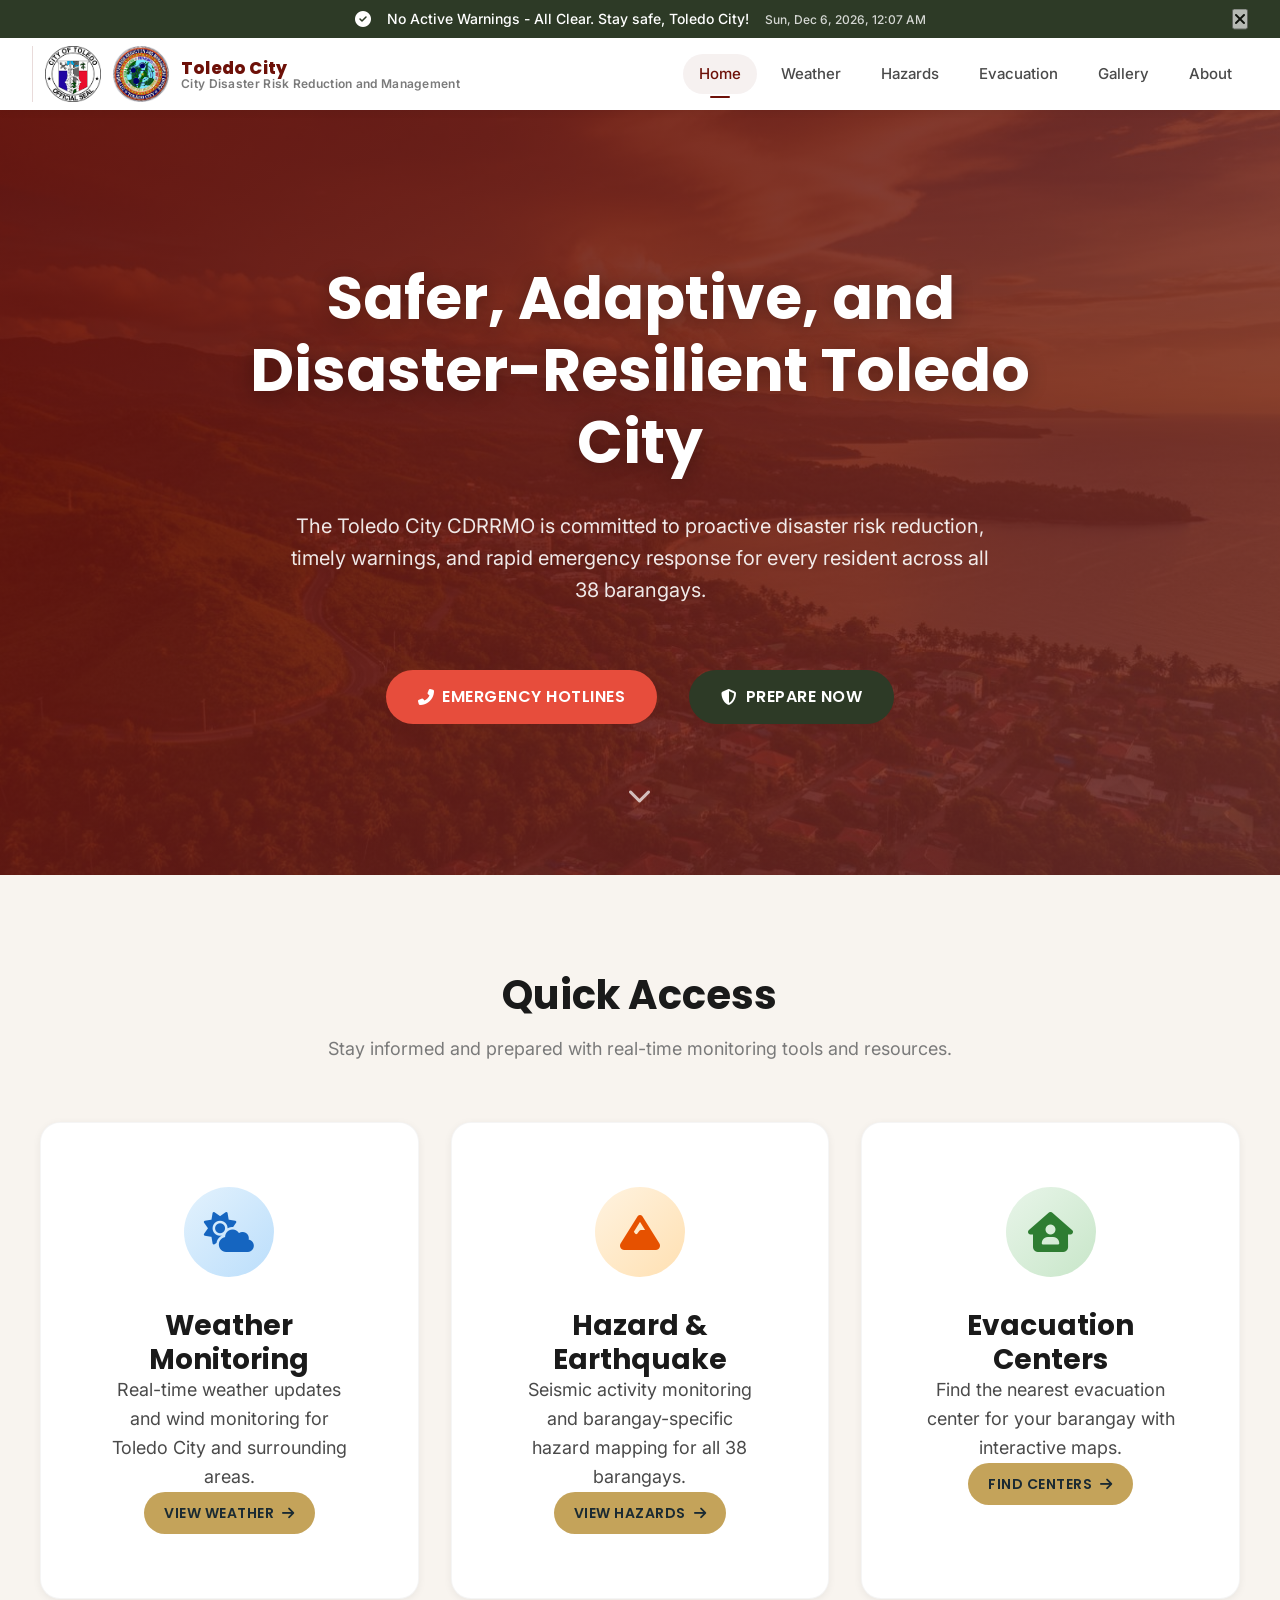
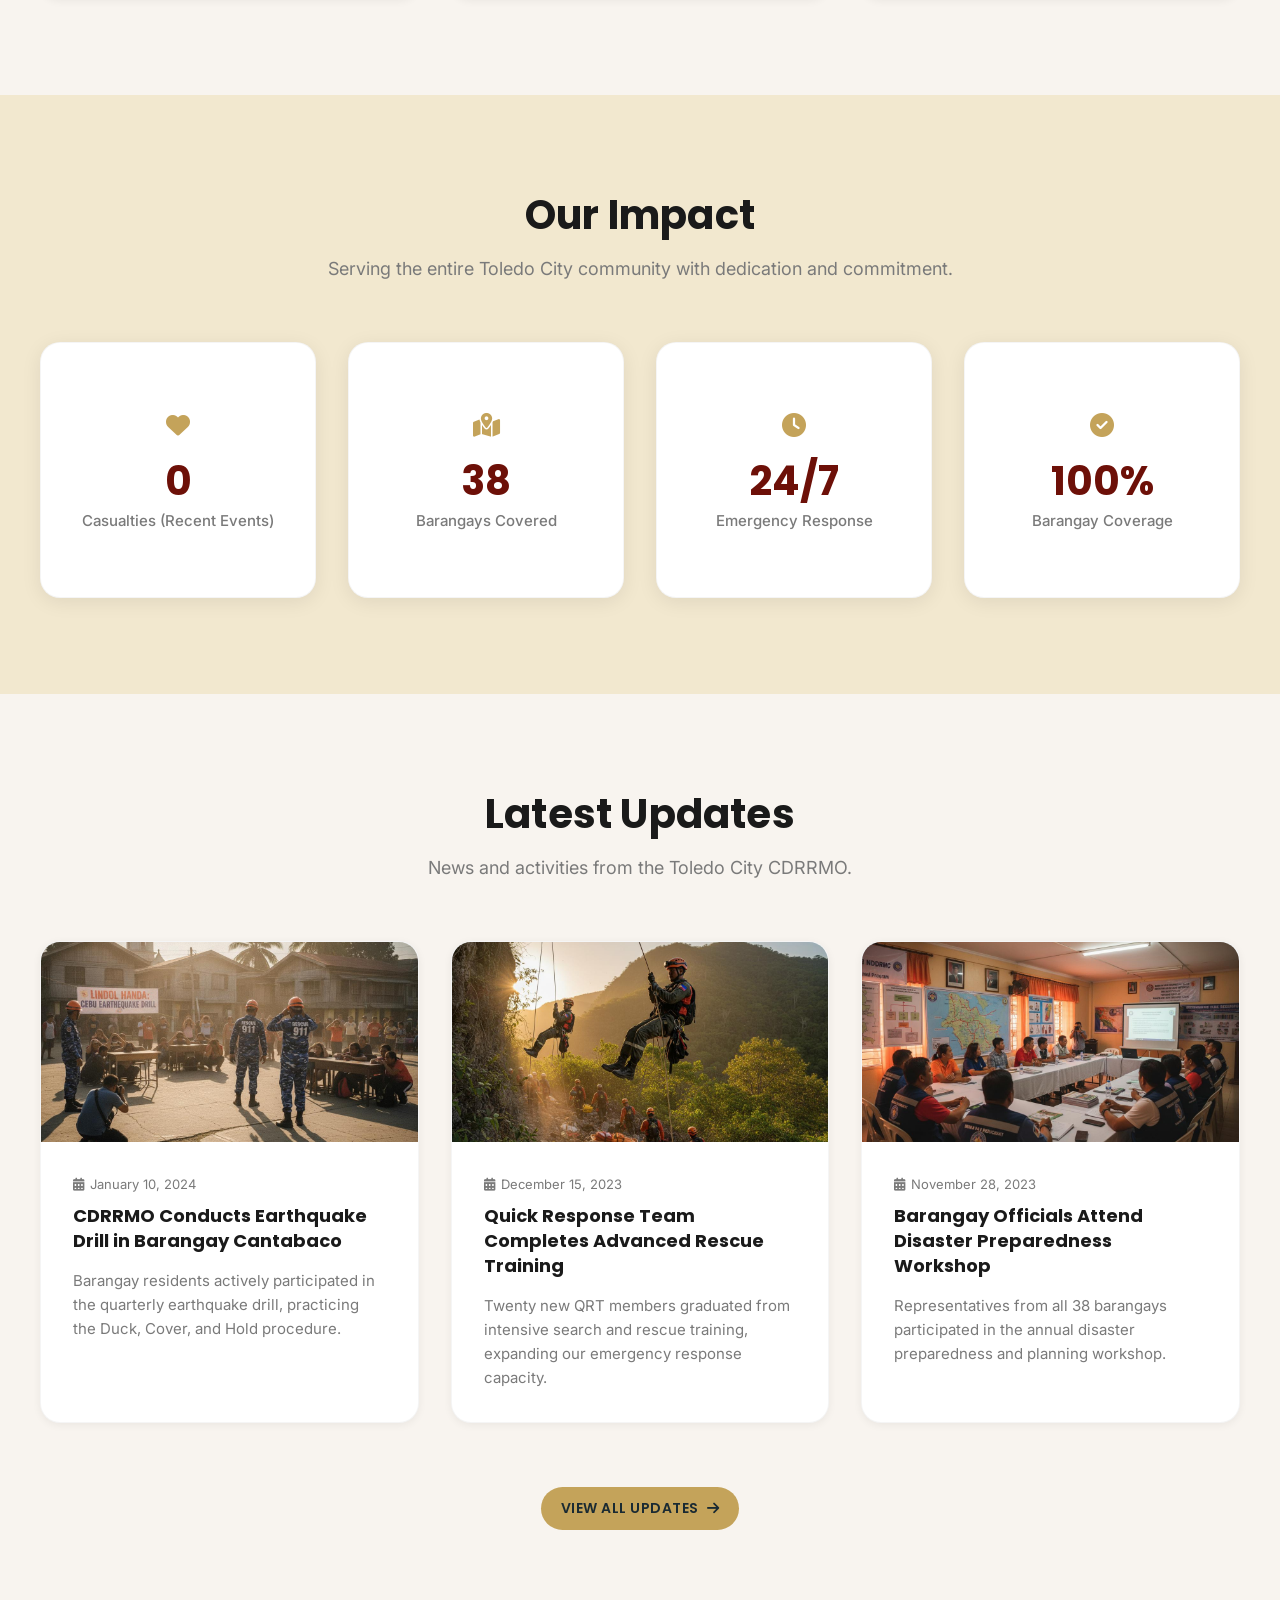
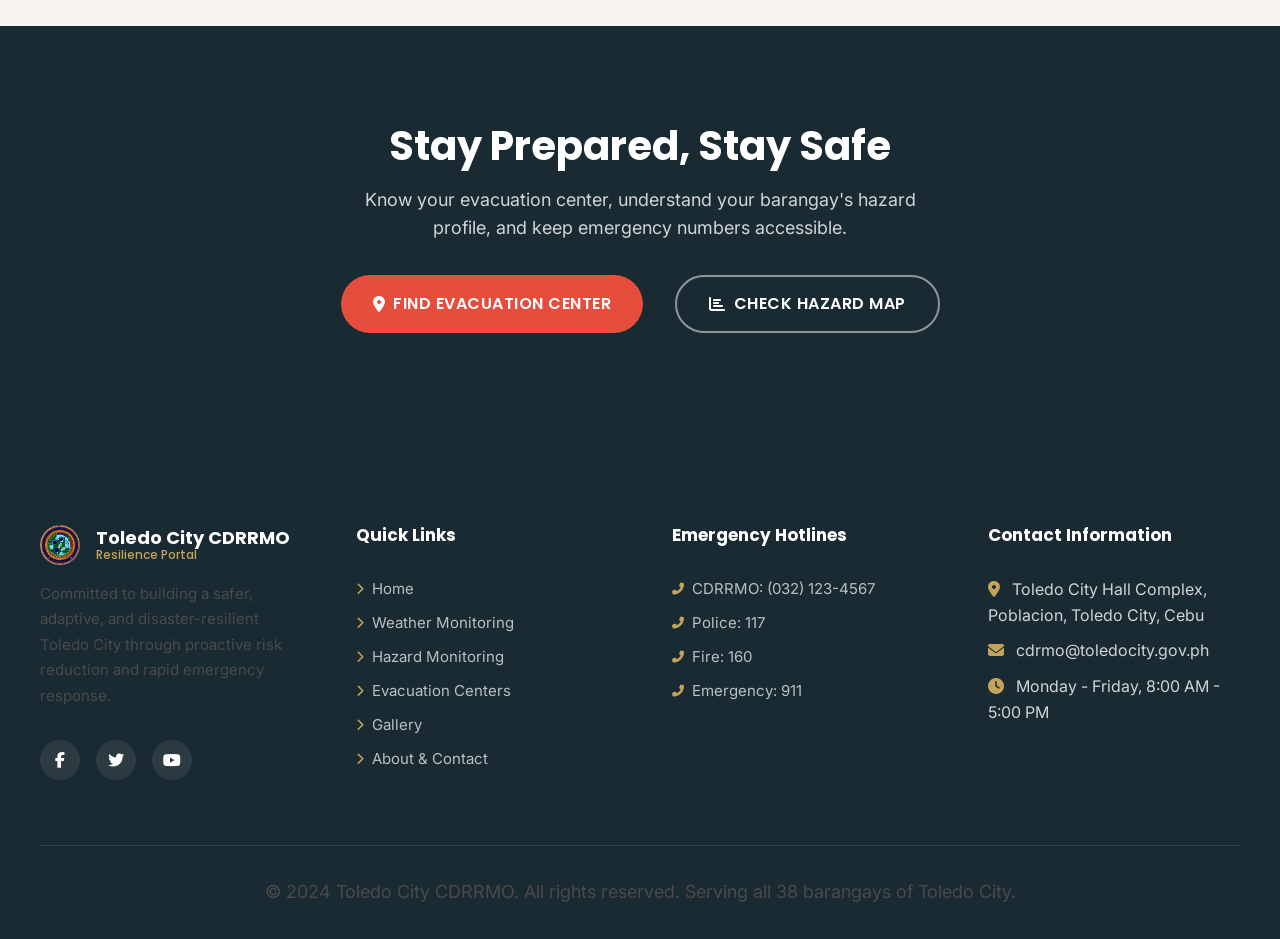
==== commit b025d8eb: "fixed about navbar, qol for evacuation map" ====
--- a/index.html
+++ b/index.html
@@ -58,7 +58,7 @@
       </div>
 
       <nav class="nav-menu">
-        <a href="index.html" class="nav-link active">Home</a>
+        <a href="/" class="nav-link active" data-nav="home">Home</a>
         <a href="weather.html" class="nav-link">Weather</a>
         <a href="hazards.html" class="nav-link">Hazards</a>
         <a href="evacuation.html" class="nav-link">Evacuation</a>
